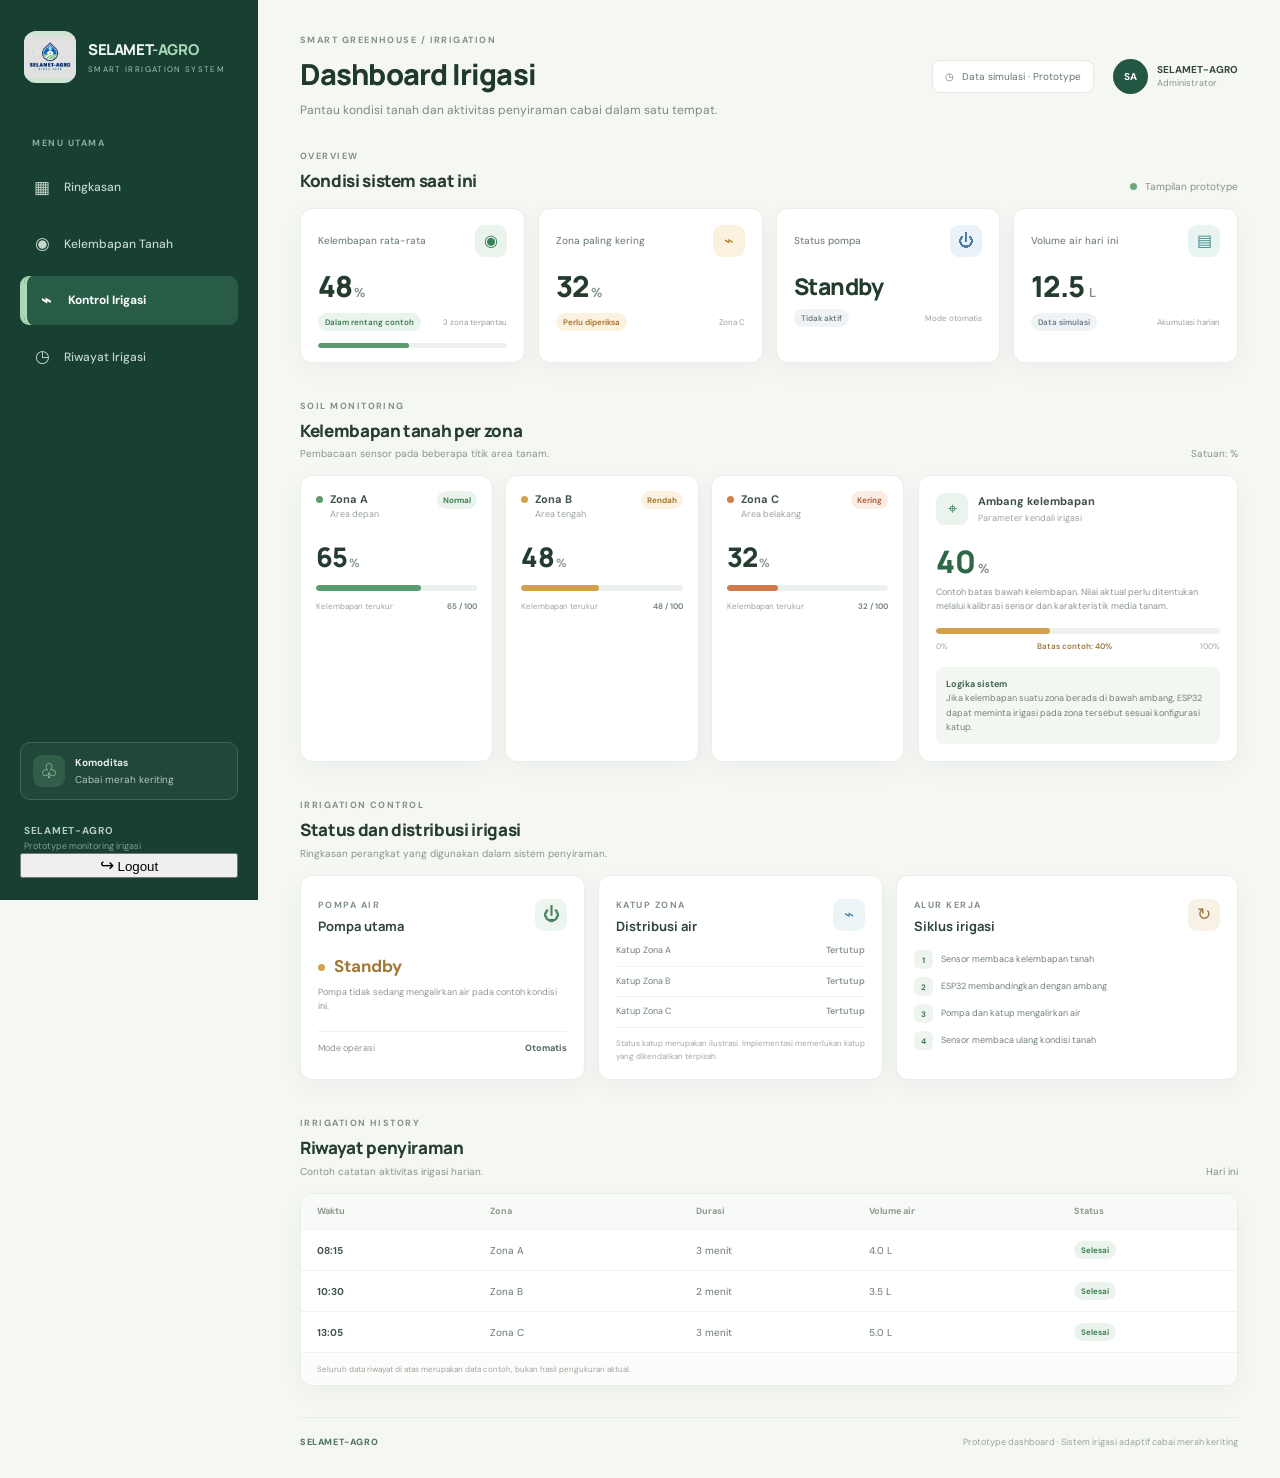
==== index.html @ 2098d465 "Update index.html" ====
<!DOCTYPE html>
<html lang="id">
<head>
  <meta charset="UTF-8">
  <meta name="viewport" content="width=device-width, initial-scale=1.0">
  <meta name="theme-color" content="#f5f7f2">
  <title>SELAMET-AGRO | Irrigation Dashboard</title>
  <link rel="stylesheet" href="style.css">
</head>
<body>
  <div class="app-shell">
    
    <aside class="sidebar">
      <a class="brand" href="#overview" aria-label="SELAMET-AGRO beranda">
        <span class="brand-mark">
          <img src="logo-selamet.png" alt="Logo SELAMET-AGRO">
        </span>
        <span><strong>SELAMET<span>-AGRO</span></strong><small>SMART IRRIGATION SYSTEM</small></span>
      </a>

      <div class="nav-label">MENU UTAMA</div>
      <nav class="navigation" aria-label="Navigasi utama">
        <a class="nav-link active" href="#overview"><span class="nav-icon">▦</span> Ringkasan</a>
        <a class="nav-link" href="#soil"><span class="nav-icon">◉</span> Kelembapan Tanah</a>
        <a class="nav-link" href="#irrigation"><span class="nav-icon">⌁</span> Kontrol Irigasi</a>
        <a class="nav-link" href="#history"><span class="nav-icon">◷</span> Riwayat Irigasi</a>
      </nav>

      <div class="sidebar-bottom">
        <div class="crop-chip"><span class="crop-icon">♧</span><span><b>Komoditas</b><small>Cabai merah keriting</small></span></div>
        <div class="sidebar-note">SELAMET-AGRO<br><span>Prototype monitoring irigasi</span></div>
      </div>
      
      <button id="logoutButton" class="logout-button">
          <span class="nav-icon">↪</span>
          Logout
      </button>
      
    </aside>

    <main class="main-content">
      <header class="topbar" id="overview">
        <div>
          <div class="eyebrow">SMART GREENHOUSE / IRRIGATION</div>
          <h1>Dashboard Irigasi</h1>
          <p class="page-subtitle">Pantau kondisi tanah dan aktivitas penyiraman cabai dalam satu tempat.</p>
        </div>
        <div class="topbar-right">
          <div class="date-pill"><span>◷</span> Data simulasi · Prototype</div>
          <div class="profile"><span class="profile-avatar">SA</span><span><b>SELAMET-AGRO</b><small>Administrator</small></span></div>
        </div>
      </header>
      
      <section class="section-block" aria-labelledby="summary-title">
        <div class="section-heading">
          <div><span class="section-kicker">OVERVIEW</span><h2 id="summary-title">Kondisi sistem saat ini</h2></div>
          <span class="updated"><span class="live-dot"></span> Tampilan prototype</span>
        </div>

        <div class="summary-grid">
          <article class="metric-card primary-metric">
            <div class="metric-top"><span>Kelembapan rata-rata</span><span class="metric-icon green-icon">◉</span></div>
            <div class="metric-value">48<span>%</span></div>
            <div class="metric-foot"><span class="status-tag status-good">Dalam rentang contoh</span><span>3 zona terpantau</span></div>
            <div class="mini-track"><span style="width:48%"></span></div>
          </article>
          <article class="metric-card">
            <div class="metric-top"><span>Zona paling kering</span><span class="metric-icon amber-icon">⌁</span></div>
            <div class="metric-value">32<span>%</span></div>
            <div class="metric-foot"><span class="status-tag status-warn">Perlu diperiksa</span><span>Zona C</span></div>
          </article>
          <article class="metric-card">
            <div class="metric-top"><span>Status pompa</span><span class="metric-icon blue-icon">⏻</span></div>
            <div class="metric-value text-metric">Standby</div>
            <div class="metric-foot"><span class="status-tag status-neutral">Tidak aktif</span><span>Mode otomatis</span></div>
          </article>
          <article class="metric-card">
            <div class="metric-top"><span>Volume air hari ini</span><span class="metric-icon aqua-icon">▤</span></div>
            <div class="metric-value">12.5<span> L</span></div>
            <div class="metric-foot"><span class="status-tag status-neutral">Data simulasi</span><span>Akumulasi harian</span></div>
          </article>
        </div>
      </section>

      <section class="section-block" id="soil" aria-labelledby="soil-title">
        <div class="section-heading">
          <div><span class="section-kicker">SOIL MONITORING</span><h2 id="soil-title">Kelembapan tanah per zona</h2><p class="section-description">Pembacaan sensor pada beberapa titik area tanam.</p></div>
          <span class="unit-label">Satuan: %</span>
        </div>

        <div class="soil-layout">
          <div class="zone-list">
            <article class="zone-card">
              <div class="zone-head"><div><span class="zone-dot zone-a"></span><b>Zona A</b><small>Area depan</small></div><span class="zone-state good-state">Normal</span></div>
              <div class="zone-reading">65<span>%</span></div>
              <div class="soil-track"><span class="fill-green" style="width:65%"></span></div>
              <div class="zone-foot"><span>Kelembapan terukur</span><b>65 / 100</b></div>
            </article>
            <article class="zone-card">
              <div class="zone-head"><div><span class="zone-dot zone-b"></span><b>Zona B</b><small>Area tengah</small></div><span class="zone-state warn-state">Rendah</span></div>
              <div class="zone-reading">48<span>%</span></div>
              <div class="soil-track"><span class="fill-yellow" style="width:48%"></span></div>
              <div class="zone-foot"><span>Kelembapan terukur</span><b>48 / 100</b></div>
            </article>
            <article class="zone-card">
              <div class="zone-head"><div><span class="zone-dot zone-c"></span><b>Zona C</b><small>Area belakang</small></div><span class="zone-state dry-state">Kering</span></div>
              <div class="zone-reading">32<span>%</span></div>
              <div class="soil-track"><span class="fill-orange" style="width:32%"></span></div>
              <div class="zone-foot"><span>Kelembapan terukur</span><b>32 / 100</b></div>
            </article>
          </div>

          <aside class="threshold-card">
            <div class="threshold-heading"><span class="metric-icon green-icon">⌖</span><div><b>Ambang kelembapan</b><small>Parameter kendali irigasi</small></div></div>
            <div class="threshold-value">40<span>%</span></div>
            <p>Contoh batas bawah kelembapan. Nilai aktual perlu ditentukan melalui kalibrasi sensor dan karakteristik media tanam.</p>
            <div class="threshold-line"><span></span></div>
            <div class="threshold-scale"><span>0%</span><b>Batas contoh: 40%</b><span>100%</span></div>
            <div class="logic-note"><b>Logika sistem</b><br>Jika kelembapan suatu zona berada di bawah ambang, ESP32 dapat meminta irigasi pada zona tersebut sesuai konfigurasi katup.</div>
          </aside>
        </div>
      </section>

      <section class="section-block" id="irrigation" aria-labelledby="irrigation-title">
        <div class="section-heading">
          <div><span class="section-kicker">IRRIGATION CONTROL</span><h2 id="irrigation-title">Status dan distribusi irigasi</h2><p class="section-description">Ringkasan perangkat yang digunakan dalam sistem penyiraman.</p></div>
        </div>

        <div class="control-grid">
          <article class="control-card pump-card">
            <div class="control-card-head"><div><span class="section-kicker">POMPA AIR</span><h3>Pompa utama</h3></div><span class="device-icon">⏻</span></div>
            <div class="device-status"><span class="device-indicator off"></span><b>Standby</b></div>
            <p>Pompa tidak sedang mengalirkan air pada contoh kondisi ini.</p>
            <div class="device-meta"><span>Mode operasi</span><b>Otomatis</b></div>
          </article>
          <article class="control-card">
            <div class="control-card-head"><div><span class="section-kicker">KATUP ZONA</span><h3>Distribusi air</h3></div><span class="device-icon water-icon">⌁</span></div>
            <div class="valve-row"><span>Katup Zona A</span><b class="valve-off">Tertutup</b></div>
            <div class="valve-row"><span>Katup Zona B</span><b class="valve-off">Tertutup</b></div>
            <div class="valve-row"><span>Katup Zona C</span><b class="valve-off">Tertutup</b></div>
            <p class="small-note">Status katup merupakan ilustrasi. Implementasi memerlukan katup yang dikendalikan terpisah.</p>
          </article>
          <article class="control-card">
            <div class="control-card-head"><div><span class="section-kicker">ALUR KERJA</span><h3>Siklus irigasi</h3></div><span class="device-icon cycle-icon">↻</span></div>
            <ol class="workflow">
              <li><span>1</span>Sensor membaca kelembapan tanah</li>
              <li><span>2</span>ESP32 membandingkan dengan ambang</li>
              <li><span>3</span>Pompa dan katup mengalirkan air</li>
              <li><span>4</span>Sensor membaca ulang kondisi tanah</li>
            </ol>
          </article>
        </div>
      </section>

      <section class="section-block" id="history" aria-labelledby="history-title">
        <div class="section-heading">
          <div><span class="section-kicker">IRRIGATION HISTORY</span><h2 id="history-title">Riwayat penyiraman</h2><p class="section-description">Contoh catatan aktivitas irigasi harian.</p></div>
          <span class="unit-label">Hari ini</span>
        </div>
        <div class="history-card">
          <div class="history-header"><span>Waktu</span><span>Zona</span><span>Durasi</span><span>Volume air</span><span>Status</span></div>
          <div class="history-row"><b>08:15</b><span>Zona A</span><span>3 menit</span><span>4.0 L</span><span class="history-done">Selesai</span></div>
          <div class="history-row"><b>10:30</b><span>Zona B</span><span>2 menit</span><span>3.5 L</span><span class="history-done">Selesai</span></div>
          <div class="history-row"><b>13:05</b><span>Zona C</span><span>3 menit</span><span>5.0 L</span><span class="history-done">Selesai</span></div>
          <div class="history-foot">Seluruh data riwayat di atas merupakan data contoh, bukan hasil pengukuran aktual.</div>
        </div>
      </section>

      <footer>
        <span class="footer-brand">SELAMET-AGRO</span>
        <span>Prototype dashboard · Sistem irigasi adaptif cabai merah keriting</span>
      </footer>
    </main>
  </div>
  <script>
document.addEventListener("DOMContentLoaded", () => {
    const navLinks = document.querySelectorAll(".navigation .nav-link");
    const sections = document.querySelectorAll("#overview, #soil, #irrigation, #history");

    function setActive(id) {
        navLinks.forEach(link => {
            link.classList.toggle("active", link.getAttribute("href") === "#" + id);
        });
    }

    // Highlight saat menu diklik
    navLinks.forEach(link => {
        link.addEventListener("click", () => {
            const targetId = link.getAttribute("href").substring(1);
            setActive(targetId);
        });
    });

    // Highlight otomatis mengikuti section yang terlihat
    const observer = new IntersectionObserver(entries => {
        entries.forEach(entry => {
            if (entry.isIntersecting) {
                setActive(entry.target.id);
            }
        });
    }, {
        root: null,
        rootMargin: "-25% 0px -60% 0px",
        threshold: 0
    });

    sections.forEach(section => observer.observe(section));
});
</script>
</body>
</html>
---- style.css ----
@import url('https://fonts.googleapis.com/css2?family=DM+Sans:wght@400;500;600;700&family=Manrope:wght@400;500;600;700;800&display=swap');

:root {
  --forest: #173f32;
  --forest-2: #245743;
  --green: #2f8058;
  --green-soft: #e9f4ec;
  --ink: #1e3028;
  --muted: #7b8981;
  --line: #e8eee8;
  --canvas: #f5f7f3;
  --white: #ffffff;
  --amber: #b77c27;
  --red: #c66b42;
  --blue: #477da7;
  --shadow: 0 8px 24px rgba(29, 55, 40, .045);
}

* { box-sizing: border-box; margin: 0; padding: 0; }
html { scroll-behavior: smooth; }
body {
  background: var(--canvas);
  color: var(--ink);
  font-family: 'DM Sans', Arial, sans-serif;
  font-size: 14px;
  line-height: 1.5;
}
a { color: inherit; text-decoration: none; }

.app-shell { min-height: 100vh; }
.sidebar {
  position: fixed; inset: 0 auto 0 0; z-index: 5;
  width: 258px; padding: 29px 20px 22px;
  display: flex; flex-direction: column;
  color: #edf5ef; background: var(--forest);
}
.brand { display: flex; align-items: center; gap: 12px; margin: 2px 0 54px 4px; }
.brand-mark {
  width: 39px; height: 39px; display: grid; place-items: center;
  border-radius: 12px; color: var(--forest); background: #cce6d2;
  font: 800 21px 'Manrope', sans-serif;
}
.brand strong { display: block; font: 800 15px 'Manrope', sans-serif; letter-spacing: -.4px; }
.brand strong span { color: #a9d5b6; }
.brand small { display: block; margin-top: 3px; color: #a9c2b2; font-size: 8px; letter-spacing: 1.35px; }
.nav-label { margin: 0 0 12px 12px; color: #8eac9b; font-size: 9px; font-weight: 700; letter-spacing: 1.5px; }
.navigation { display: grid; gap: 7px; }
.nav-link {
  display: flex; align-items: center; gap: 13px;
  padding: 12px 13px; border-radius: 9px;
  color: #c4d7ca; font-size: 12px; font-weight: 500;
  transition: .2s ease;
}
.nav-link:hover, .nav-link.active { color: #fff; background: #2a5a43; }
.nav-link.active { box-shadow: inset 3px 0 #a9d9b5; }
.nav-icon { width: 18px; text-align: center; font-size: 17px; }
.sidebar-bottom { margin-top: auto; }
.crop-chip { display: flex; align-items: center; gap: 10px; padding: 12px; border: 1px solid #426653; border-radius: 10px; background: rgba(255,255,255,.045); }
.crop-icon { width: 32px; height: 32px; display: grid; place-items: center; border-radius: 9px; color: #bce0c5; background: #315e48; font-size: 20px; }
.crop-chip b, .crop-chip small { display: block; }
.crop-chip b { color: #e6f0e9; font-size: 10px; }
.crop-chip small { margin-top: 2px; color: #b0c7b8; font-size: 10px; }
.sidebar-note { margin: 23px 4px 0; color: #b8cdbf; font-size: 10px; font-weight: 700; letter-spacing: .7px; }
.sidebar-note span { color: #83a18f; font-size: 9px; font-weight: 400; letter-spacing: 0; }

.main-content { max-width: 1600px; margin-left: 258px; padding: 34px 42px 24px; }
.topbar { display: flex; justify-content: space-between; align-items: center; gap: 24px; margin-bottom: 25px; }
.eyebrow, .section-kicker { color: #829188; font-size: 9px; font-weight: 700; letter-spacing: 1.45px; }
h1, h2, h3 { font-family: 'Manrope', sans-serif; }
h1 { margin-top: 5px; color: #20392d; font-size: clamp(23px, 2.3vw, 29px); font-weight: 800; letter-spacing: -.9px; }
.page-subtitle { margin-top: 5px; color: var(--muted); font-size: 12px; }
.topbar-right { display: flex; align-items: center; gap: 19px; }
.date-pill { padding: 8px 12px; border: 1px solid #e3eae3; border-radius: 8px; color: #68786e; background: #fff; font-size: 10px; white-space: nowrap; }
.date-pill span { margin-right: 5px; }
.profile { display: flex; align-items: center; gap: 9px; }
.profile-avatar { width: 35px; height: 35px; display: grid; place-items: center; border-radius: 50%; color: #fff; background: var(--forest-2); font-size: 10px; font-weight: 700; }
.profile b, .profile small { display: block; }
.profile b { color: #33483b; font-size: 10px; }
.profile small { color: #89968e; font-size: 9px; }

.notice { display: flex; align-items: center; gap: 11px; margin-bottom: 29px; padding: 11px 14px; border: 1px solid #e8dfc9; border-radius: 9px; background: #fbf8ef; color: #786b4e; }
.notice-icon { flex: 0 0 19px; width: 19px; height: 19px; display: grid; place-items: center; border-radius: 50%; color: #fff; background: #b58b43; font-size: 11px; font-weight: 700; }
.notice p { font-size: 10px; }
.notice b { color: #66542f; }

.section-block { margin-bottom: 31px; scroll-margin-top: 22px; }
.section-heading { display: flex; align-items: end; justify-content: space-between; gap: 16px; margin-bottom: 14px; }
.section-heading h2 { margin-top: 3px; color: #263d30; font-size: 17px; font-weight: 800; letter-spacing: -.35px; }
.section-description { margin-top: 3px; color: #89958d; font-size: 10px; }
.updated, .unit-label { color: #859188; font-size: 10px; white-space: nowrap; }
.live-dot, .zone-dot, .device-indicator { display: inline-block; width: 7px; height: 7px; margin-right: 5px; border-radius: 50%; background: #69a87b; }
.summary-grid { display: grid; grid-template-columns: repeat(4, minmax(0, 1fr)); gap: 13px; }
.metric-card, .zone-card, .threshold-card, .control-card, .history-card {
  border: 1px solid var(--line); border-radius: 12px; background: var(--white); box-shadow: var(--shadow);
}
.metric-card { min-height: 145px; padding: 16px 17px 14px; }
.metric-top { display: flex; justify-content: space-between; align-items: center; color: #77867c; font-size: 10px; font-weight: 500; }
.metric-icon, .device-icon { width: 32px; height: 32px; display: grid; place-items: center; border-radius: 9px; font-size: 16px; }
.green-icon { color: #39805a; background: #eaf4ec; }
.amber-icon { color: #ae7a2e; background: #fbf1df; }
.blue-icon { color: #4c7fa4; background: #eaf2f8; }
.aqua-icon { color: #3f8b8a; background: #e8f4f2; }
.metric-value { margin-top: 9px; color: #233c2e; font: 800 29px 'Manrope', sans-serif; letter-spacing: -1px; }
.metric-value span { margin-left: 2px; color: #829087; font: 600 13px 'DM Sans', sans-serif; letter-spacing: 0; }
.metric-value.text-metric { padding-top: 4px; font-size: 23px; letter-spacing: -.5px; }
.metric-foot { display: flex; justify-content: space-between; align-items: center; gap: 5px; margin-top: 7px; color: #98a29b; font-size: 8px; }
.status-tag { padding: 3px 7px; border-radius: 20px; font-size: 8px; font-weight: 600; white-space: nowrap; }
.status-good { color: #387b51; background: #eaf4ec; }
.status-warn { color: #a66e24; background: #fbf2e2; }
.status-neutral { color: #6d7d88; background: #eff3f5; }
.mini-track, .soil-track { height: 5px; overflow: hidden; border-radius: 10px; background: #edf1ed; }
.mini-track { margin-top: 12px; }
.mini-track span, .soil-track span { display: block; height: 100%; border-radius: inherit; background: #5c9b70; }

.soil-layout { display: grid; grid-template-columns: minmax(0, 1.7fr) minmax(250px, .9fr); gap: 14px; }
.zone-list { display: grid; grid-template-columns: repeat(3, minmax(0, 1fr)); gap: 12px; }
.zone-card { padding: 15px; }
.zone-head { display: flex; justify-content: space-between; align-items: start; gap: 5px; }
.zone-head > div { display: grid; grid-template-columns: 8px auto; align-items: center; column-gap: 6px; }
.zone-head b { color: #405447; font-size: 11px; }
.zone-head small { grid-column: 2; color: #9aa49d; font-size: 9px; }
.zone-dot { width: 7px; height: 7px; margin: 0; }
.zone-a { background: #5d9c70; } .zone-b { background: #d4a34e; } .zone-c { background: #d47d4f; }
.zone-state { padding: 3px 6px; border-radius: 20px; font-size: 8px; font-weight: 700; }
.good-state { color: #3b8055; background: #eaf4ec; }
.warn-state { color: #a8782c; background: #fbf2e2; }
.dry-state { color: #b7653d; background: #fbede6; }
.zone-reading { margin: 17px 0 10px; color: #253d30; font: 800 27px 'Manrope', sans-serif; letter-spacing: -.8px; }
.zone-reading span { margin-left: 2px; color: #8a978e; font: 600 12px 'DM Sans', sans-serif; }
.soil-track { height: 6px; }
.soil-track .fill-green { background: #5a9b70; }
.soil-track .fill-yellow { background: #d3a04c; }
.soil-track .fill-orange { background: #d17b4c; }
.zone-foot { display: flex; justify-content: space-between; gap: 4px; margin-top: 9px; color: #9aa49d; font-size: 8px; }
.zone-foot b { color: #718078; font-weight: 600; }

.threshold-card { padding: 17px; }
.threshold-heading { display: flex; align-items: center; gap: 10px; }
.threshold-heading b, .threshold-heading small { display: block; }
.threshold-heading b { color: #3d5145; font-size: 11px; }
.threshold-heading small { margin-top: 2px; color: #9aa49d; font-size: 9px; }
.threshold-value { margin-top: 15px; color: #2e6847; font: 800 31px 'Manrope', sans-serif; }
.threshold-value span { margin-left: 2px; color: #829087; font: 600 13px 'DM Sans', sans-serif; }
.threshold-card > p { margin: 3px 0 14px; color: #8a968e; font-size: 9px; line-height: 1.6; }
.threshold-line { height: 6px; overflow: hidden; border-radius: 10px; background: #edf1ed; }
.threshold-line span { display: block; width: 40%; height: 100%; border-radius: inherit; background: #d3a04c; }
.threshold-scale { display: flex; justify-content: space-between; margin-top: 6px; color: #a0aaa3; font-size: 8px; }
.threshold-scale b { color: #9c793d; font-weight: 600; }
.logic-note { margin-top: 15px; padding: 10px; border-radius: 8px; color: #718077; background: #f3f7f2; font-size: 9px; line-height: 1.6; }
.logic-note b { color: #42664e; }

.control-grid { display: grid; grid-template-columns: 1fr 1fr 1.2fr; gap: 13px; }
.control-card { min-height: 190px; padding: 17px; }
.control-card-head { display: flex; justify-content: space-between; align-items: center; }
.control-card-head h3 { margin-top: 3px; color: #304638; font-size: 13px; }
.device-icon { color: #4b805e; background: #edf5ee; font-size: 17px; }
.water-icon { color: #4b83a8; background: #edf4f8; }
.cycle-icon { color: #9a7a40; background: #f8f2e6; }
.device-status { display: flex; align-items: center; gap: 4px; margin: 18px 0 5px; color: #a27836; font-size: 17px; }
.device-indicator.off { background: #d0a34f; }
.control-card > p { color: #8b978f; font-size: 9px; line-height: 1.6; }
.device-meta { display: flex; justify-content: space-between; margin-top: 17px; padding-top: 10px; border-top: 1px solid #eef1ed; color: #8b978f; font-size: 9px; }
.device-meta b { color: #53685a; }
.valve-row { display: flex; justify-content: space-between; padding: 8px 0; border-bottom: 1px solid #f0f3ef; color: #738177; font-size: 9px; }
.valve-row:first-of-type { margin-top: 10px; }
.valve-off { color: #89958d; font-size: 9px; font-weight: 600; }
.control-card .small-note { margin-top: 9px; color: #a0aaa3; font-size: 8px; }
.workflow { display: grid; gap: 8px; margin-top: 14px; list-style: none; }
.workflow li { display: flex; align-items: center; gap: 8px; color: #718077; font-size: 9px; }
.workflow li span { width: 19px; height: 19px; display: grid; place-items: center; border-radius: 6px; color: #477554; background: #edf5ee; font-size: 8px; font-weight: 700; }

.history-card { overflow: hidden; }
.history-header, .history-row { display: grid; grid-template-columns: 1fr 1.2fr 1fr 1.2fr .9fr; align-items: center; gap: 10px; padding: 11px 16px; }
.history-header { color: #8d9991; background: #f8faf7; font-size: 9px; font-weight: 700; }
.history-row { border-top: 1px solid #eff2ee; color: #68776d; font-size: 10px; }
.history-row b { color: #3f5547; font-weight: 700; }
.history-done { justify-self: start; padding: 3px 7px; border-radius: 20px; color: #438057; background: #eaf4ec; font-size: 8px; font-weight: 700; }
.history-foot { padding: 10px 16px; border-top: 1px solid #eff2ee; color: #9aa49d; background: #fcfdfb; font-size: 8px; }
footer { display: flex; justify-content: space-between; gap: 15px; padding: 18px 0 4px; border-top: 1px solid #e6ece6; color: #9aa49d; font-size: 9px; }
.footer-brand { color: #52725c; font-weight: 800; letter-spacing: .6px; }

@media (max-width: 1180px) {
  .main-content { padding-right: 26px; padding-left: 26px; }
  .summary-grid { grid-template-columns: repeat(2, minmax(0, 1fr)); }
  .soil-layout { grid-template-columns: 1fr; }
  .control-grid { grid-template-columns: repeat(2, minmax(0, 1fr)); }
  .control-card:last-child { grid-column: 1 / -1; }
}
@media (max-width: 760px) {
  .sidebar { position: static; width: 100%; min-height: auto; padding: 17px 18px; }
  .brand { margin: 0 0 17px; }
  .nav-label, .sidebar-bottom { display: none; }
  .navigation { display: flex; gap: 5px; overflow-x: auto; padding-bottom: 2px; }
  .nav-link { flex: 0 0 auto; padding: 9px 10px; font-size: 10px; }
  .nav-icon { font-size: 14px; }
  .main-content { margin-left: 0; padding: 23px 16px; }
  .topbar { align-items: flex-start; flex-direction: column; gap: 14px; }
  .topbar-right { width: 100%; justify-content: space-between; }
  .profile { display: none; }
  .section-heading { align-items: flex-start; }
  .summary-grid { gap: 9px; }
  .metric-card { min-height: 136px; padding: 13px; }
  .metric-top { font-size: 9px; }
  .metric-value { font-size: 25px; }
  .metric-foot { align-items: flex-start; flex-direction: column; }
  .zone-list { grid-template-columns: 1fr; }
  .zone-card { padding: 14px; }
  .zone-reading { margin: 10px 0 8px; }
  .control-grid { grid-template-columns: 1fr; }
  .control-card:last-child { grid-column: auto; }
  .history-header, .history-row { grid-template-columns: .8fr 1fr .8fr 1fr; }
  .history-header span:last-child, .history-row span:last-child { display: none; }
  .history-header, .history-row { padding: 10px; gap: 5px; font-size: 8px; }
  footer { flex-direction: column; gap: 4px; }
}
@media (max-width: 390px) {
  .summary-grid { grid-template-columns: 1fr; }
  .date-pill { font-size: 9px; }
}
.brand-mark {
    width: 52px !important;
    height: 52px !important;
    min-width: 52px;
    max-width: 52px;
    flex-shrink: 0;
    overflow: hidden;
    display: flex;
    align-items: center;
    justify-content: center;
}

.brand-mark img {
    width: 100% !important;
    height: 100% !important;
    max-width: 52px !important;
    max-height: 52px !important;
    object-fit: contain !important;
    display: block;
}
.nav-link.active {
    background: var(--active-bg, #285c47);
    color: #ffffff;
    font-weight: 700;
    border-left: 4px solid #a8d5b8;
}

.nav-link {
    transition: background 0.2s ease, color 0.2s ease;
}
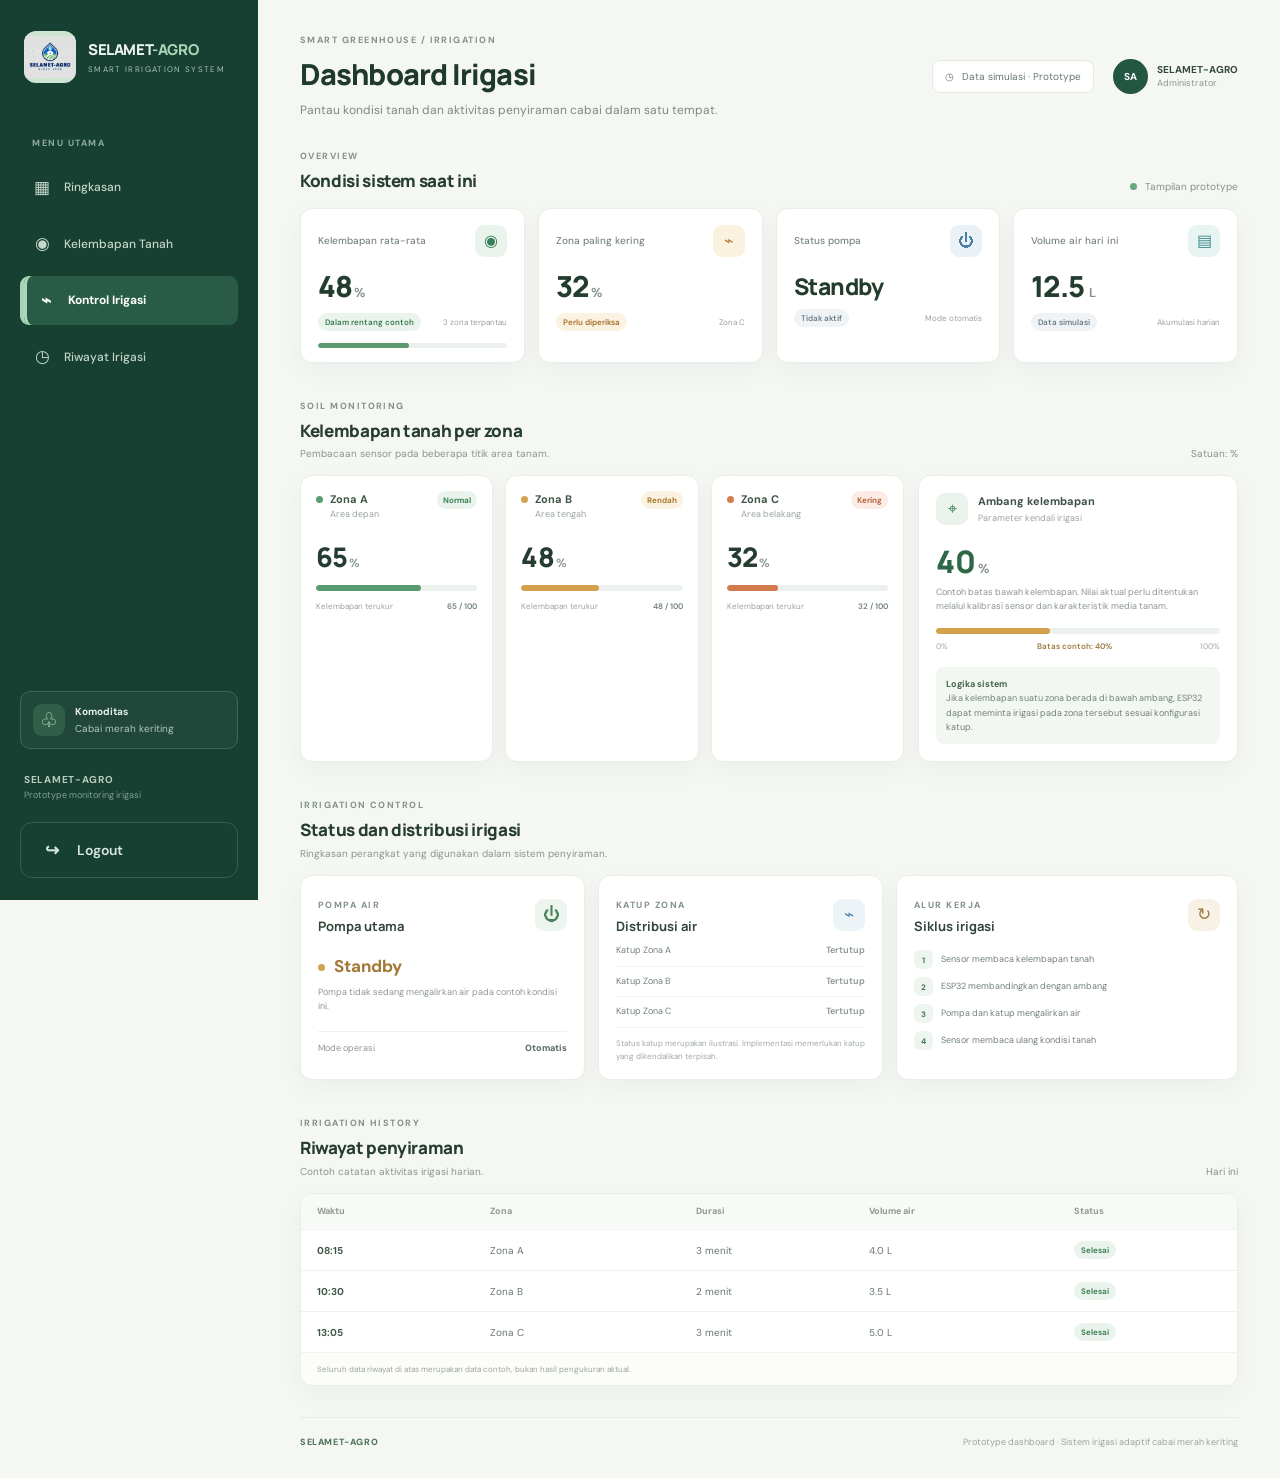
==== commit ed6d03bd: "Update index.html" ====
--- a/index.html
+++ b/index.html
@@ -206,6 +206,11 @@
 
     sections.forEach(section => observer.observe(section));
 });
+    // JavaScript Logout
+document.getElementById("logoutButton").addEventListener("click", function () {
+    sessionStorage.removeItem("selametLogin");
+    window.location.replace("login.html");
+});
 </script>
 </body>
 </html>
--- a/style.css
+++ b/style.css
@@ -247,3 +247,33 @@
 .nav-link {
     transition: background 0.2s ease, color 0.2s ease;
 }
+.logout-button {
+    width: 100%;
+    display: flex;
+    align-items: center;
+    gap: 14px;
+    padding: 16px 20px;
+    margin-top: 20px;
+
+    background: transparent;
+    border: 1px solid rgba(255,255,255,0.15);
+    border-radius: 12px;
+
+    color: #d5e7dd;
+    font-family: inherit;
+    font-size: 14px;
+    font-weight: 600;
+
+    cursor: pointer;
+    transition: 0.2s ease;
+}
+
+.logout-button:hover {
+    background: #285c47;
+    color: #ffffff;
+}
+
+.logout-button .nav-icon {
+    width: 22px;
+    text-align: center;
+}
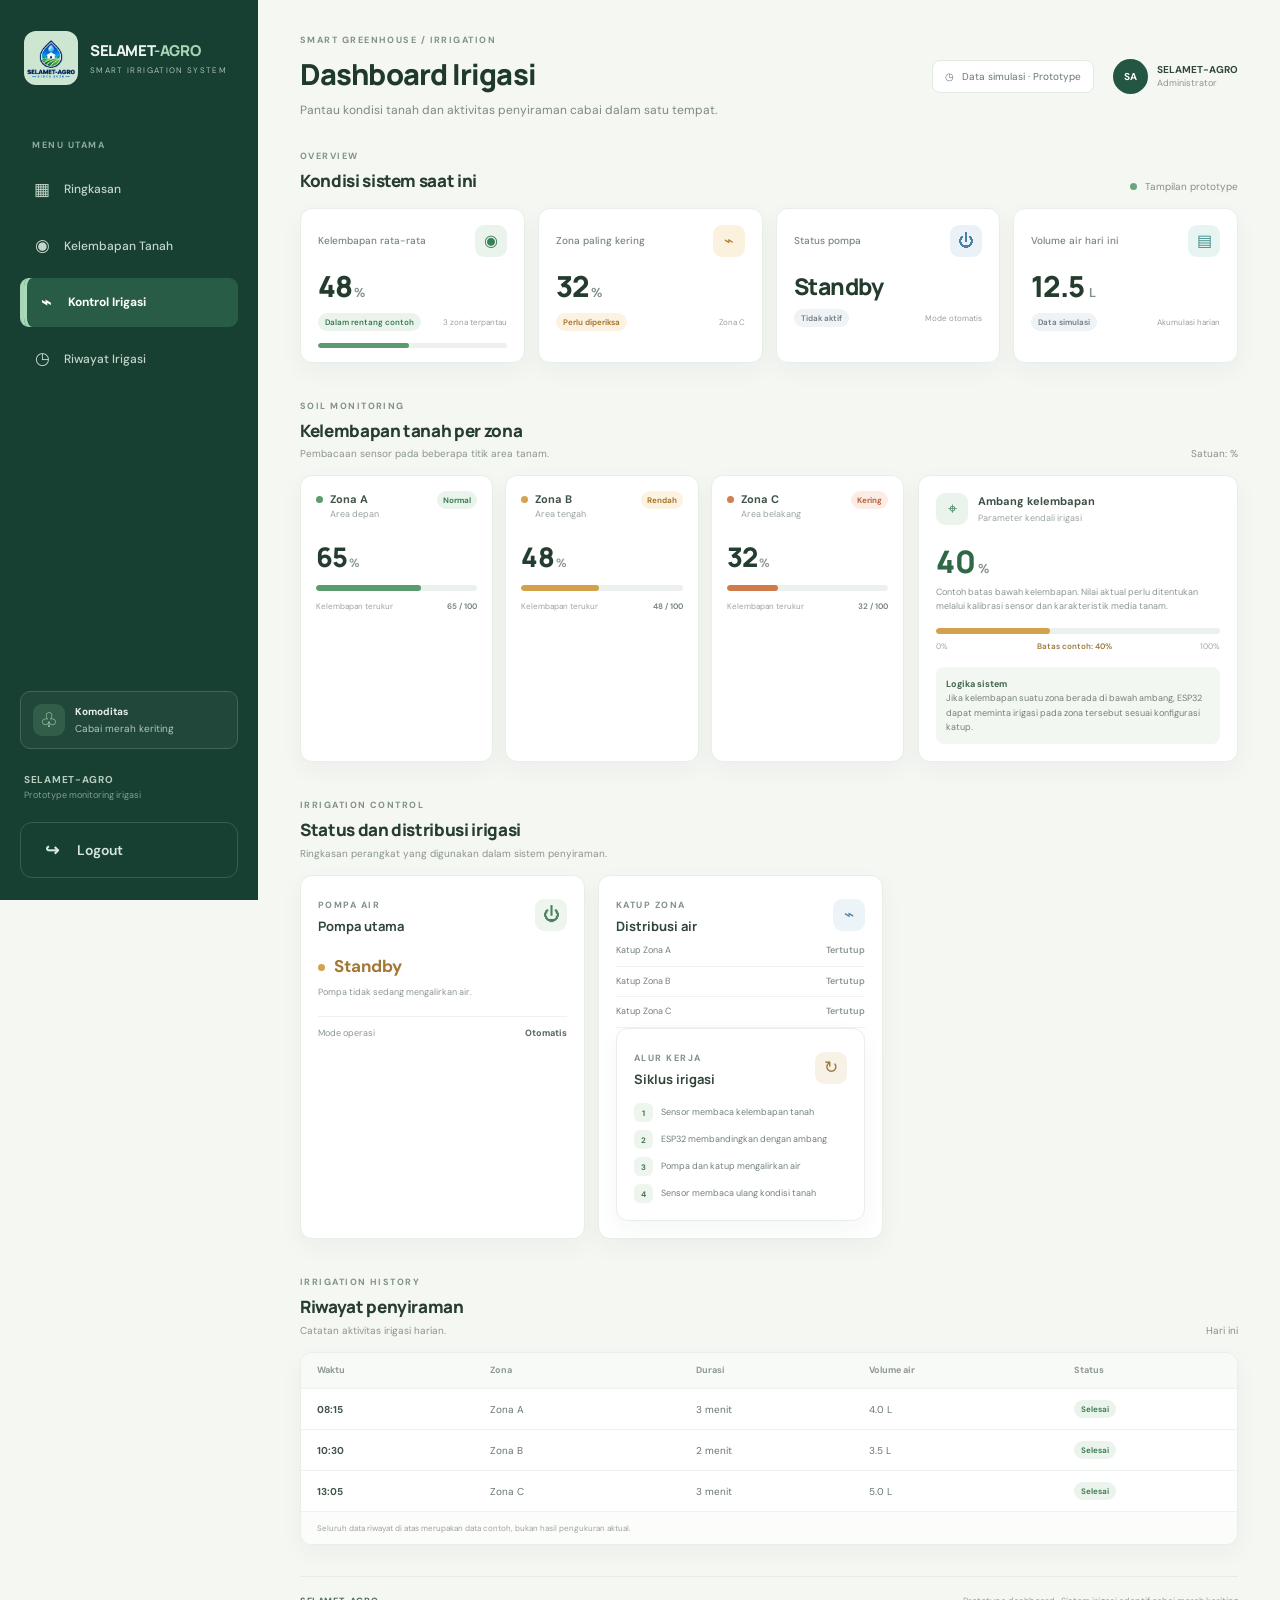
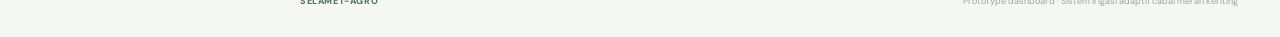
==== commit 0b233582: "Update index.html" ====
--- a/index.html
+++ b/index.html
@@ -130,7 +130,7 @@
           <article class="control-card pump-card">
             <div class="control-card-head"><div><span class="section-kicker">POMPA AIR</span><h3>Pompa utama</h3></div><span class="device-icon">⏻</span></div>
             <div class="device-status"><span class="device-indicator off"></span><b>Standby</b></div>
-            <p>Pompa tidak sedang mengalirkan air pada contoh kondisi ini.</p>
+            <p>Pompa tidak sedang mengalirkan air.</p>
             <div class="device-meta"><span>Mode operasi</span><b>Otomatis</b></div>
           </article>
           <article class="control-card">
@@ -138,8 +138,6 @@
             <div class="valve-row"><span>Katup Zona A</span><b class="valve-off">Tertutup</b></div>
             <div class="valve-row"><span>Katup Zona B</span><b class="valve-off">Tertutup</b></div>
             <div class="valve-row"><span>Katup Zona C</span><b class="valve-off">Tertutup</b></div>
-            <p class="small-note">Status katup merupakan ilustrasi. Implementasi memerlukan katup yang dikendalikan terpisah.</p>
-          </article>
           <article class="control-card">
             <div class="control-card-head"><div><span class="section-kicker">ALUR KERJA</span><h3>Siklus irigasi</h3></div><span class="device-icon cycle-icon">↻</span></div>
             <ol class="workflow">
@@ -154,7 +152,7 @@
 
       <section class="section-block" id="history" aria-labelledby="history-title">
         <div class="section-heading">
-          <div><span class="section-kicker">IRRIGATION HISTORY</span><h2 id="history-title">Riwayat penyiraman</h2><p class="section-description">Contoh catatan aktivitas irigasi harian.</p></div>
+          <div><span class="section-kicker">IRRIGATION HISTORY</span><h2 id="history-title">Riwayat penyiraman</h2><p class="section-description">Catatan aktivitas irigasi harian.</p></div>
           <span class="unit-label">Hari ini</span>
         </div>
         <div class="history-card">
--- a/style.css
+++ b/style.css
@@ -217,24 +217,32 @@
   .summary-grid { grid-template-columns: 1fr; }
   .date-pill { font-size: 9px; }
 }
-.brand-mark {
-    width: 52px !important;
-    height: 52px !important;
-    min-width: 52px;
-    max-width: 52px;
-    flex-shrink: 0;
-    overflow: hidden;
+/* LOGO SELAMET-AGRO */
+.sidebar .brand {
+    display: flex;
+    align-items: center;
+    gap: 12px;
+}
+
+.sidebar .brand-mark {
+    width: 54px;
+    height: 54px;
+    min-width: 54px;
+    flex: 0 0 54px;
+
     display: flex;
     align-items: center;
     justify-content: center;
-}
-
-.brand-mark img {
-    width: 100% !important;
-    height: 100% !important;
-    max-width: 52px !important;
-    max-height: 52px !important;
-    object-fit: contain !important;
+
+    padding: 0;
+    overflow: hidden;
+    border-radius: 12px;
+}
+
+.sidebar .brand-mark img {
+    width: 100%;
+    height: 100%;
+    object-fit: contain;
     display: block;
 }
 .nav-link.active {
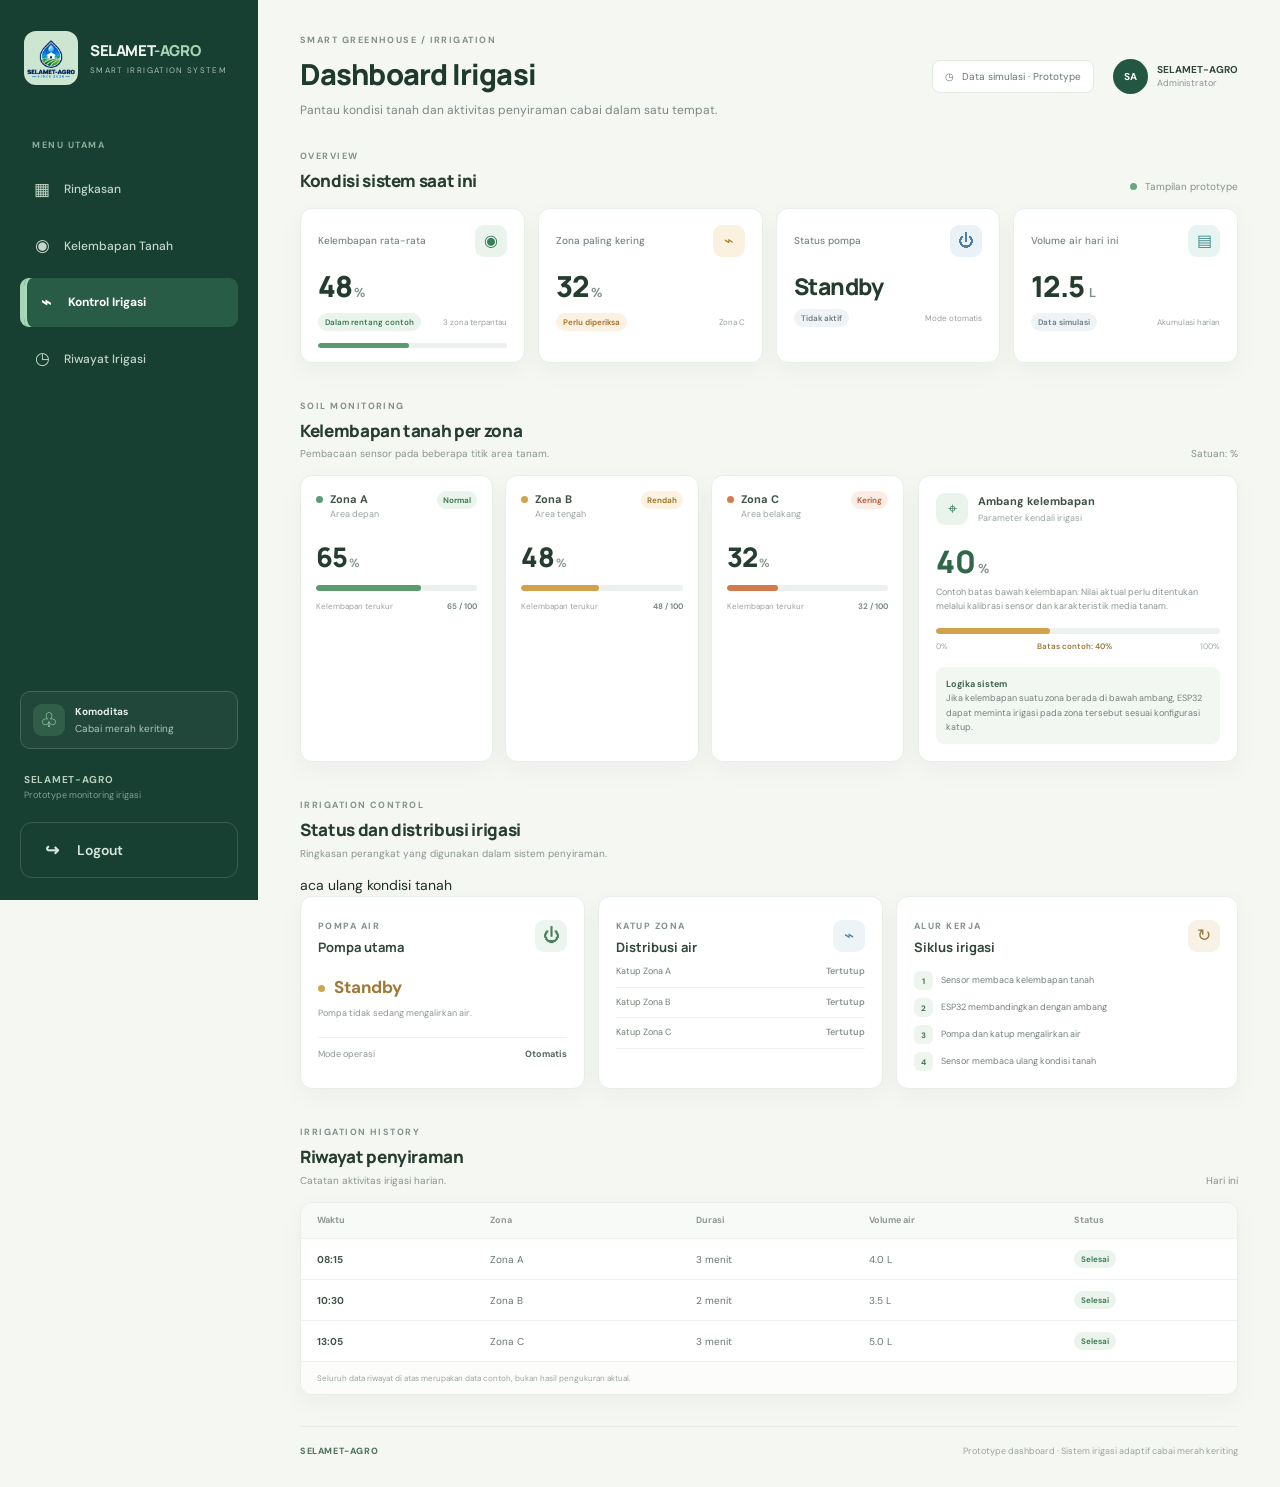
==== commit 2061d43c: "Update index.html" ====
--- a/index.html
+++ b/index.html
@@ -125,29 +125,80 @@
         <div class="section-heading">
           <div><span class="section-kicker">IRRIGATION CONTROL</span><h2 id="irrigation-title">Status dan distribusi irigasi</h2><p class="section-description">Ringkasan perangkat yang digunakan dalam sistem penyiraman.</p></div>
         </div>
-
-        <div class="control-grid">
-          <article class="control-card pump-card">
-            <div class="control-card-head"><div><span class="section-kicker">POMPA AIR</span><h3>Pompa utama</h3></div><span class="device-icon">⏻</span></div>
-            <div class="device-status"><span class="device-indicator off"></span><b>Standby</b></div>
-            <p>Pompa tidak sedang mengalirkan air.</p>
-            <div class="device-meta"><span>Mode operasi</span><b>Otomatis</b></div>
-          </article>
-          <article class="control-card">
-            <div class="control-card-head"><div><span class="section-kicker">KATUP ZONA</span><h3>Distribusi air</h3></div><span class="device-icon water-icon">⌁</span></div>
-            <div class="valve-row"><span>Katup Zona A</span><b class="valve-off">Tertutup</b></div>
-            <div class="valve-row"><span>Katup Zona B</span><b class="valve-off">Tertutup</b></div>
-            <div class="valve-row"><span>Katup Zona C</span><b class="valve-off">Tertutup</b></div>
-          <article class="control-card">
-            <div class="control-card-head"><div><span class="section-kicker">ALUR KERJA</span><h3>Siklus irigasi</h3></div><span class="device-icon cycle-icon">↻</span></div>
-            <ol class="workflow">
-              <li><span>1</span>Sensor membaca kelembapan tanah</li>
-              <li><span>2</span>ESP32 membandingkan dengan ambang</li>
-              <li><span>3</span>Pompa dan katup mengalirkan air</li>
-              <li><span>4</span>Sensor membaca ulang kondisi tanah</li>
+aca ulang kondisi tanah</li>
             </ol>
-          </article>
-        </div>
+       
+<div class="control-grid">
+
+  <!-- KARTU POMPA -->
+  <article class="control-card pump-card">
+    <div class="control-card-head">
+      <div>
+        <span class="section-kicker">POMPA AIR</span>
+        <h3>Pompa utama</h3>
+      </div>
+      <span class="device-icon">⏻</span>
+    </div>
+
+    <div class="device-status">
+      <span class="device-indicator off"></span>
+      <b>Standby</b>
+    </div>
+
+    <p>Pompa tidak sedang mengalirkan air.</p>
+
+    <div class="device-meta">
+      <span>Mode operasi</span>
+      <b>Otomatis</b>
+    </div>
+  </article>
+
+  <!-- KARTU KATUP ZONA -->
+  <article class="control-card">
+    <div class="control-card-head">
+      <div>
+        <span class="section-kicker">KATUP ZONA</span>
+        <h3>Distribusi air</h3>
+      </div>
+      <span class="device-icon water-icon">⌁</span>
+    </div>
+
+    <div class="valve-row">
+      <span>Katup Zona A</span>
+      <b class="valve-off">Tertutup</b>
+    </div>
+
+    <div class="valve-row">
+      <span>Katup Zona B</span>
+      <b class="valve-off">Tertutup</b>
+    </div>
+
+    <div class="valve-row">
+      <span>Katup Zona C</span>
+      <b class="valve-off">Tertutup</b>
+    </div>
+  </article>
+
+  <!-- KARTU ALUR KERJA -->
+  <article class="control-card">
+    <div class="control-card-head">
+      <div>
+        <span class="section-kicker">ALUR KERJA</span>
+        <h3>Siklus irigasi</h3>
+      </div>
+      <span class="device-icon cycle-icon">↻</span>
+    </div>
+
+    <ol class="workflow">
+      <li><span>1</span>Sensor membaca kelembapan tanah</li>
+      <li><span>2</span>ESP32 membandingkan dengan ambang</li>
+      <li><span>3</span>Pompa dan katup mengalirkan air</li>
+      <li><span>4</span>Sensor membaca ulang kondisi tanah</li>
+    </ol>
+  </article>
+
+</div>
+
       </section>
 
       <section class="section-block" id="history" aria-labelledby="history-title">
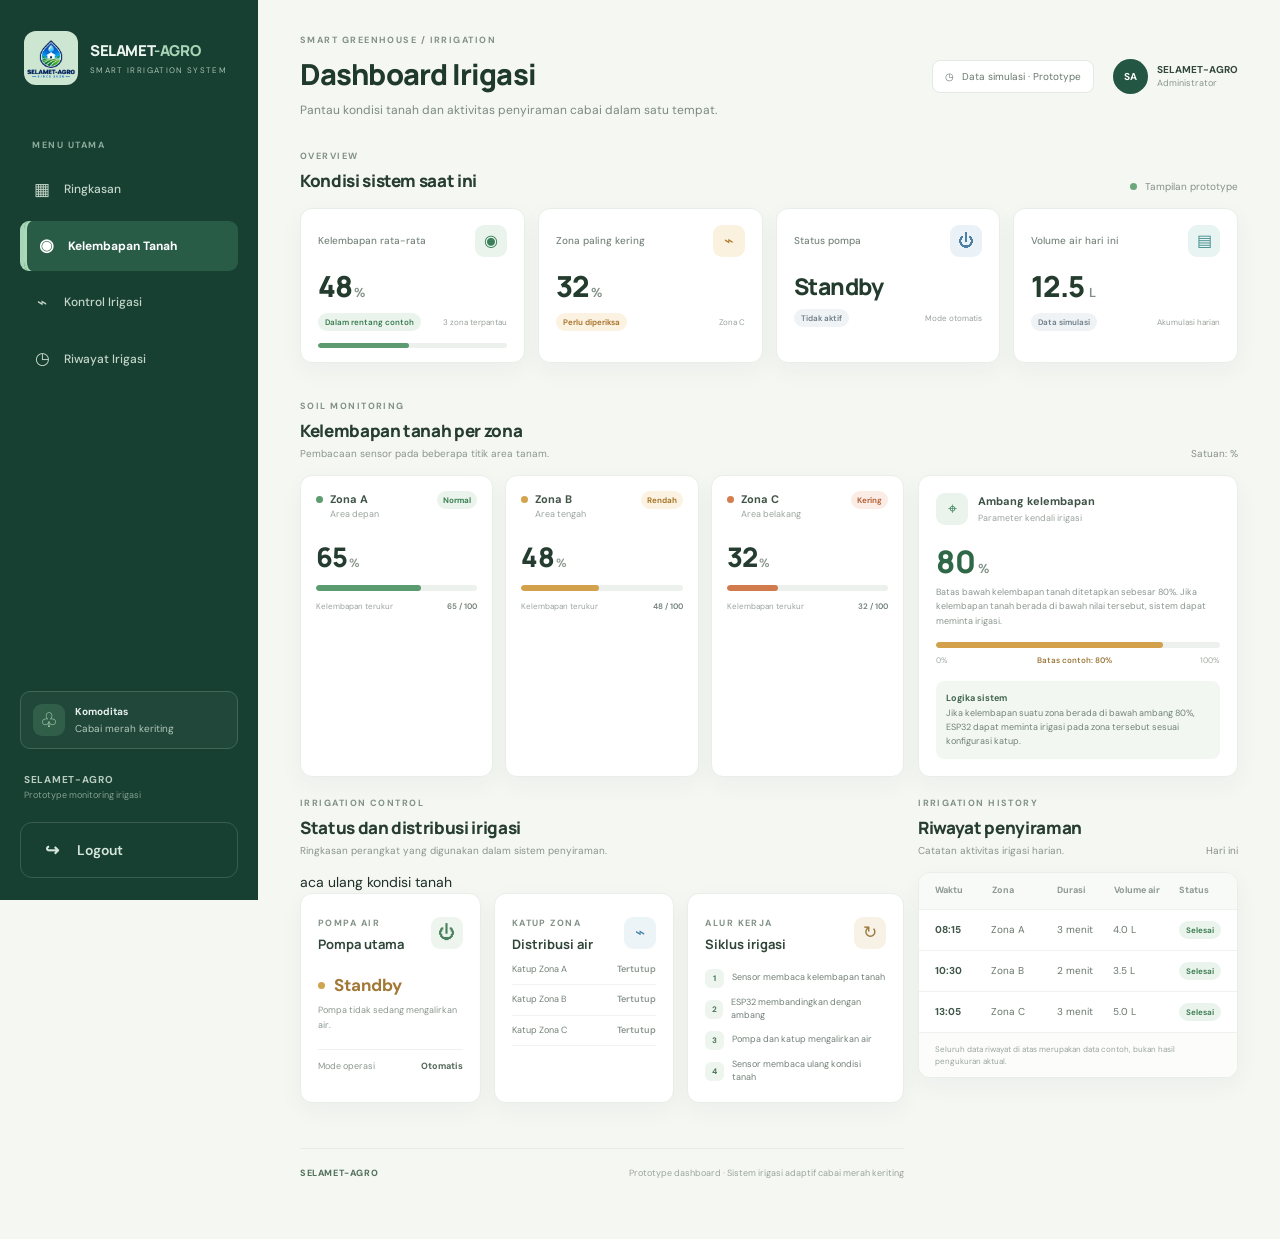
==== commit b4a42670: "Update index.html" ====
--- a/index.html
+++ b/index.html
@@ -110,16 +110,42 @@
             </article>
           </div>
 
-          <aside class="threshold-card">
-            <div class="threshold-heading"><span class="metric-icon green-icon">⌖</span><div><b>Ambang kelembapan</b><small>Parameter kendali irigasi</small></div></div>
-            <div class="threshold-value">40<span>%</span></div>
-            <p>Contoh batas bawah kelembapan. Nilai aktual perlu ditentukan melalui kalibrasi sensor dan karakteristik media tanam.</p>
-            <div class="threshold-line"><span></span></div>
-            <div class="threshold-scale"><span>0%</span><b>Batas contoh: 40%</b><span>100%</span></div>
-            <div class="logic-note"><b>Logika sistem</b><br>Jika kelembapan suatu zona berada di bawah ambang, ESP32 dapat meminta irigasi pada zona tersebut sesuai konfigurasi katup.</div>
-          </aside>
-        </div>
-      </section>
+         
+<aside class="threshold-card">
+    <div class="threshold-heading">
+        <span class="metric-icon green-icon">⌖</span>
+        <div>
+            <b>Ambang kelembapan</b>
+            <small>Parameter kendali irigasi</small>
+        </div>
+    </div>
+
+    <div class="threshold-value">80<span>%</span></div>
+
+    <p>
+        Batas bawah kelembapan tanah ditetapkan sebesar 80%.
+        Jika kelembapan tanah berada di bawah nilai tersebut,
+        sistem dapat meminta irigasi.
+    </p>
+
+    <div class="threshold-line">
+        <span style="width: 80%;"></span>
+    </div>
+
+    <div class="threshold-scale">
+        <span>0%</span>
+        <b>Batas contoh: 80%</b>
+        <span>100%</span>
+    </div>
+
+    <div class="logic-note">
+        <b>Logika sistem</b><br>
+        Jika kelembapan suatu zona berada di bawah ambang 80%,
+        ESP32 dapat meminta irigasi pada zona tersebut sesuai
+        konfigurasi katup.
+    </div>
+</aside>
+
 
       <section class="section-block" id="irrigation" aria-labelledby="irrigation-title">
         <div class="section-heading">
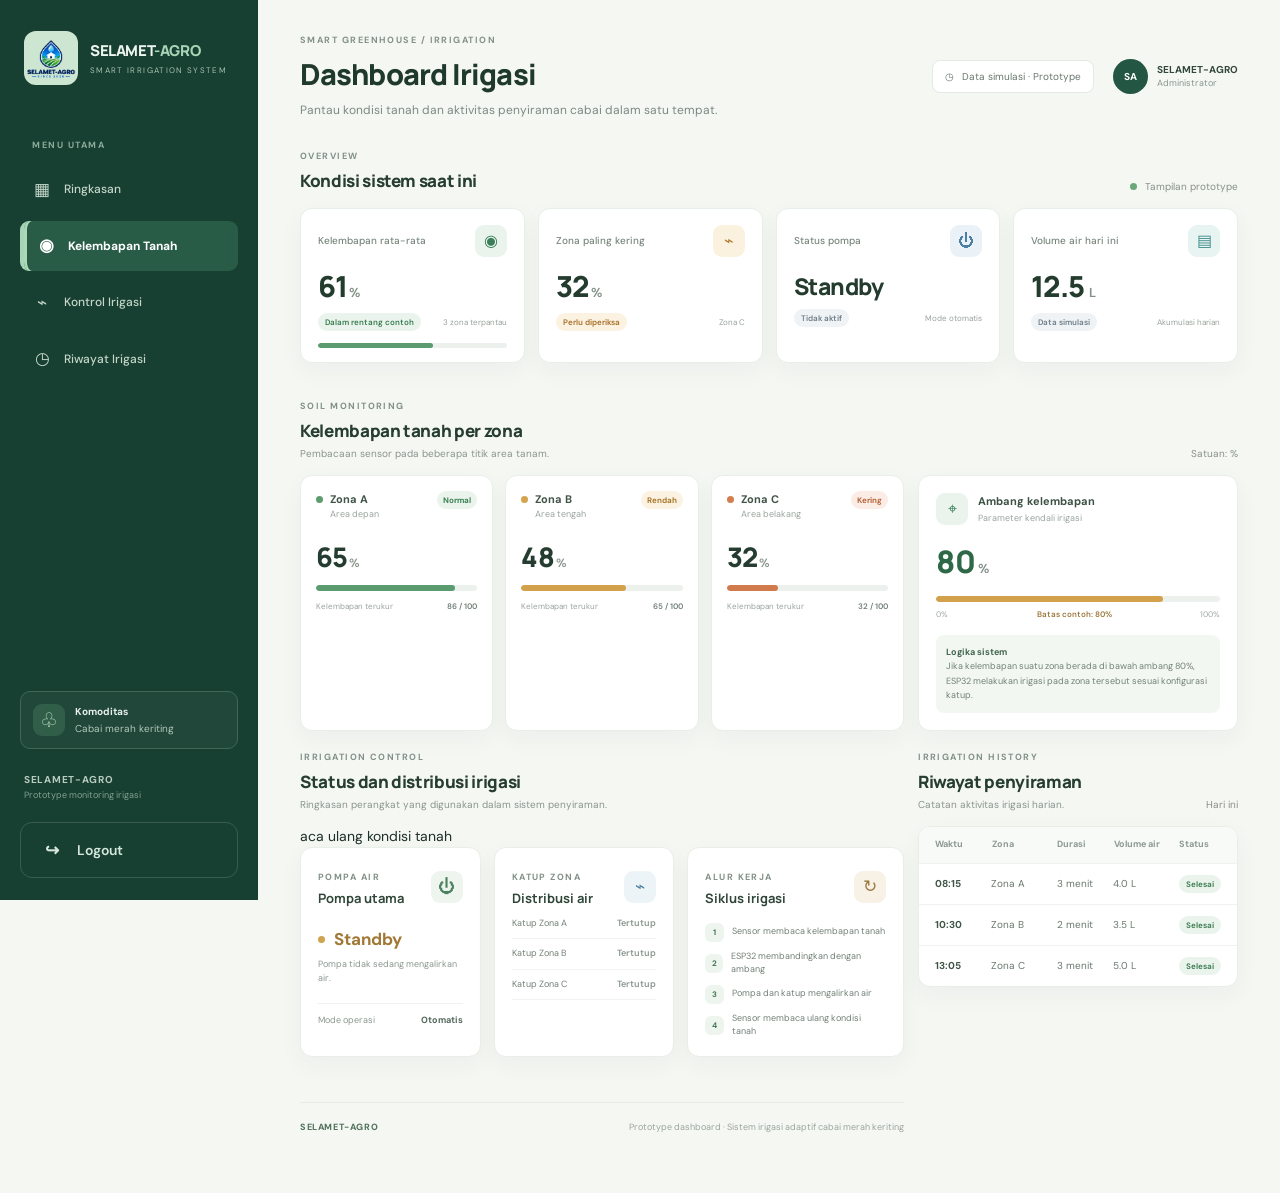
==== commit 7309953e: "Update index.html" ====
--- a/index.html
+++ b/index.html
@@ -60,9 +60,9 @@
         <div class="summary-grid">
           <article class="metric-card primary-metric">
             <div class="metric-top"><span>Kelembapan rata-rata</span><span class="metric-icon green-icon">◉</span></div>
-            <div class="metric-value">48<span>%</span></div>
+            <div class="metric-value">61<span>%</span></div>
             <div class="metric-foot"><span class="status-tag status-good">Dalam rentang contoh</span><span>3 zona terpantau</span></div>
-            <div class="mini-track"><span style="width:48%"></span></div>
+            <div class="mini-track"><span style="width:61%"></span></div>
           </article>
           <article class="metric-card">
             <div class="metric-top"><span>Zona paling kering</span><span class="metric-icon amber-icon">⌁</span></div>
@@ -93,14 +93,14 @@
             <article class="zone-card">
               <div class="zone-head"><div><span class="zone-dot zone-a"></span><b>Zona A</b><small>Area depan</small></div><span class="zone-state good-state">Normal</span></div>
               <div class="zone-reading">65<span>%</span></div>
-              <div class="soil-track"><span class="fill-green" style="width:65%"></span></div>
-              <div class="zone-foot"><span>Kelembapan terukur</span><b>65 / 100</b></div>
+              <div class="soil-track"><span class="fill-green" style="width:86%"></span></div>
+              <div class="zone-foot"><span>Kelembapan terukur</span><b>86 / 100</b></div>
             </article>
             <article class="zone-card">
               <div class="zone-head"><div><span class="zone-dot zone-b"></span><b>Zona B</b><small>Area tengah</small></div><span class="zone-state warn-state">Rendah</span></div>
               <div class="zone-reading">48<span>%</span></div>
-              <div class="soil-track"><span class="fill-yellow" style="width:48%"></span></div>
-              <div class="zone-foot"><span>Kelembapan terukur</span><b>48 / 100</b></div>
+              <div class="soil-track"><span class="fill-yellow" style="width:65%"></span></div>
+              <div class="zone-foot"><span>Kelembapan terukur</span><b>65 / 100</b></div>
             </article>
             <article class="zone-card">
               <div class="zone-head"><div><span class="zone-dot zone-c"></span><b>Zona C</b><small>Area belakang</small></div><span class="zone-state dry-state">Kering</span></div>
@@ -122,10 +122,6 @@
 
     <div class="threshold-value">80<span>%</span></div>
 
-    <p>
-        Batas bawah kelembapan tanah ditetapkan sebesar 80%.
-        Jika kelembapan tanah berada di bawah nilai tersebut,
-        sistem dapat meminta irigasi.
     </p>
 
     <div class="threshold-line">
@@ -141,7 +137,7 @@
     <div class="logic-note">
         <b>Logika sistem</b><br>
         Jika kelembapan suatu zona berada di bawah ambang 80%,
-        ESP32 dapat meminta irigasi pada zona tersebut sesuai
+        ESP32 melakukan irigasi pada zona tersebut sesuai
         konfigurasi katup.
     </div>
 </aside>
@@ -237,7 +233,6 @@
           <div class="history-row"><b>08:15</b><span>Zona A</span><span>3 menit</span><span>4.0 L</span><span class="history-done">Selesai</span></div>
           <div class="history-row"><b>10:30</b><span>Zona B</span><span>2 menit</span><span>3.5 L</span><span class="history-done">Selesai</span></div>
           <div class="history-row"><b>13:05</b><span>Zona C</span><span>3 menit</span><span>5.0 L</span><span class="history-done">Selesai</span></div>
-          <div class="history-foot">Seluruh data riwayat di atas merupakan data contoh, bukan hasil pengukuran aktual.</div>
         </div>
       </section>
 
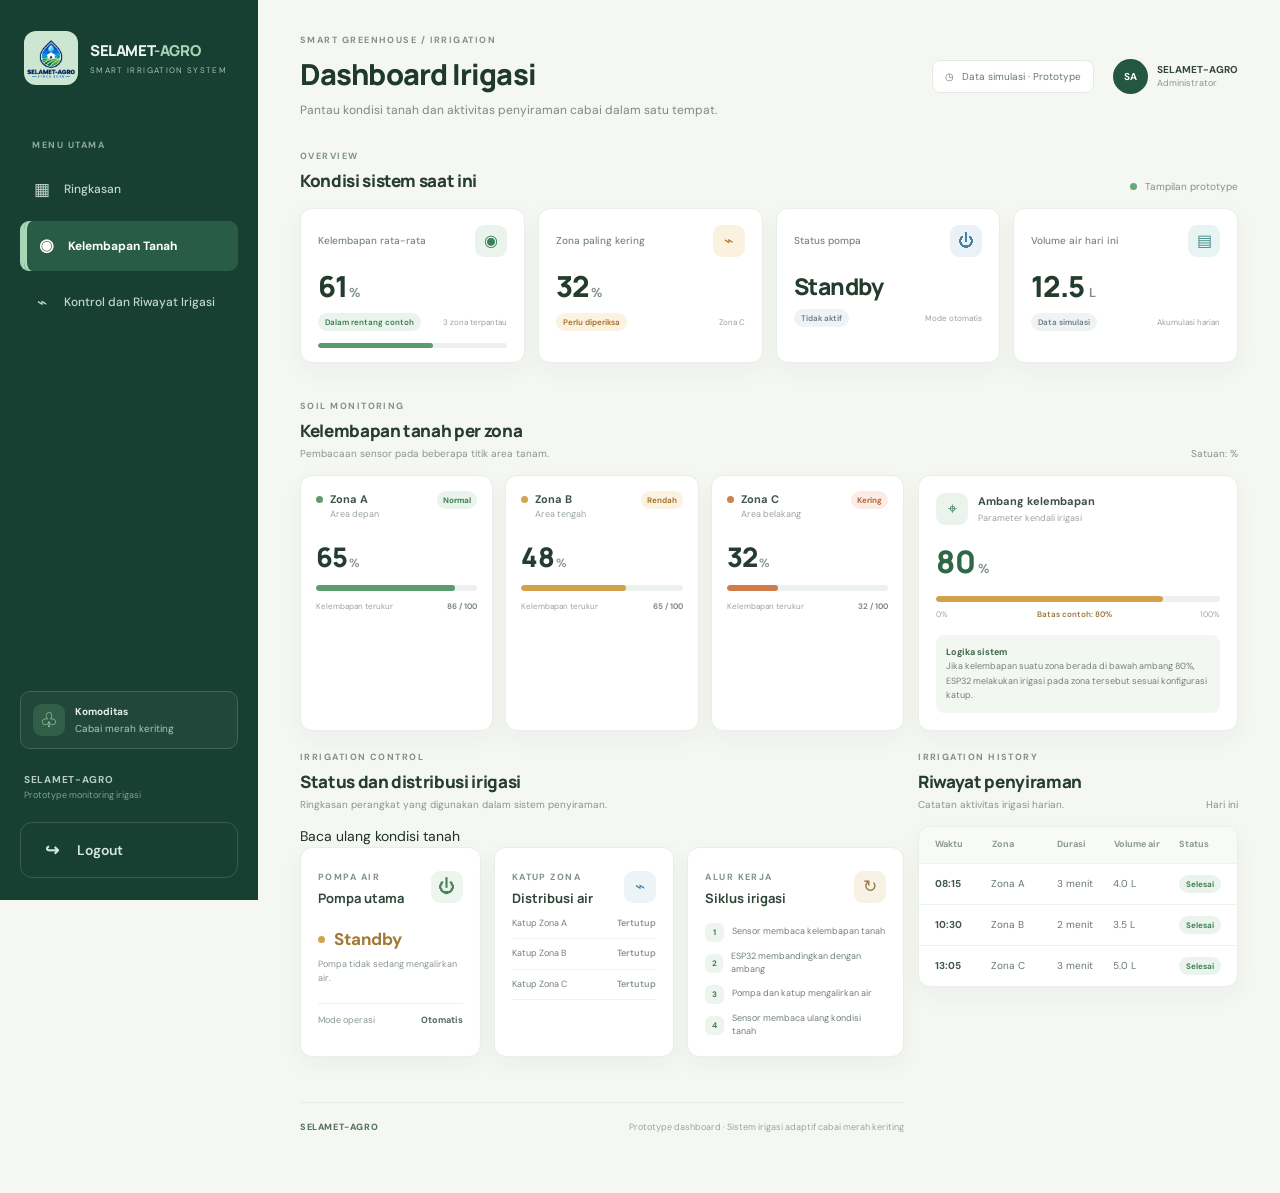
==== commit 28b8c9e0: "Update index.html" ====
--- a/index.html
+++ b/index.html
@@ -22,8 +22,7 @@
       <nav class="navigation" aria-label="Navigasi utama">
         <a class="nav-link active" href="#overview"><span class="nav-icon">▦</span> Ringkasan</a>
         <a class="nav-link" href="#soil"><span class="nav-icon">◉</span> Kelembapan Tanah</a>
-        <a class="nav-link" href="#irrigation"><span class="nav-icon">⌁</span> Kontrol Irigasi</a>
-        <a class="nav-link" href="#history"><span class="nav-icon">◷</span> Riwayat Irigasi</a>
+        <a class="nav-link" href="#irrigation"><span class="nav-icon">⌁</span> Kontrol dan Riwayat Irigasi</a>
       </nav>
 
       <div class="sidebar-bottom">
@@ -147,7 +146,7 @@
         <div class="section-heading">
           <div><span class="section-kicker">IRRIGATION CONTROL</span><h2 id="irrigation-title">Status dan distribusi irigasi</h2><p class="section-description">Ringkasan perangkat yang digunakan dalam sistem penyiraman.</p></div>
         </div>
-aca ulang kondisi tanah</li>
+Baca ulang kondisi tanah</li>
             </ol>
        
 <div class="control-grid">
